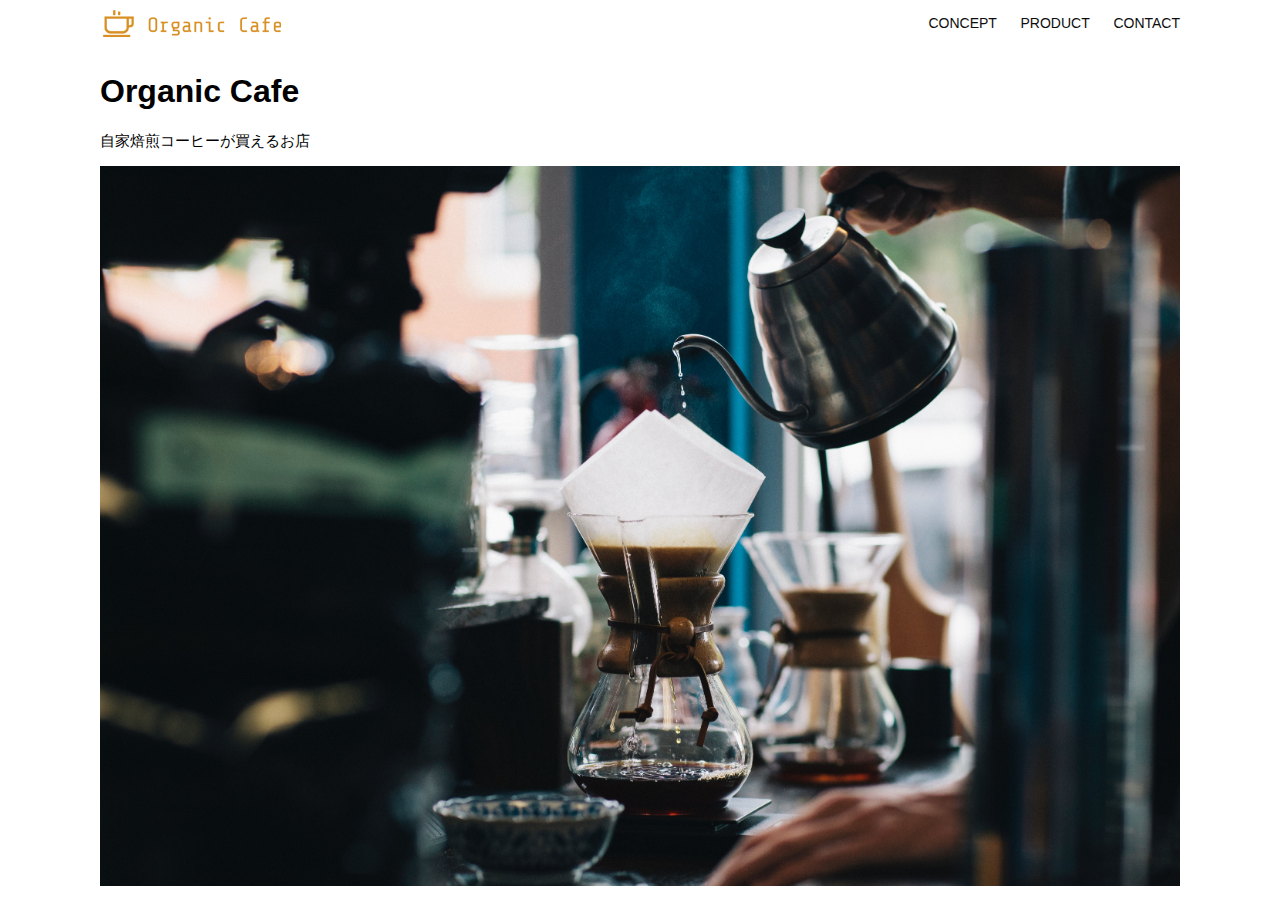
==== kadai_013/index.html @ 3e7027be "kadai_-13を追加" ====
<!DOCTYPE html>
<html>
  <head>
    <title>Organic Cafe</title>
    <meta charset="UTF-8" />
    <meta name="description" content="自家焙煎のコーヒーがお家で楽しめるOrganic Cafe"/>
    <meta name="viewport" content="width=device-width, initial-scale=1.0" />
    <link rel="stylesheet" href="style.css" />
  </head>
  <body>
    <!-- ヘッダー -->
    <header>
      <!-- ロゴ -->
      <a href="index.html" id="logo"><img src="images/logo.png" alt="トップページに戻る"/></a>

      <!-- PC用ナビゲーション -->
      <nav id="nav-pc">
        <a href="index.html#concept">CONCEPT</a>
        <a href="index.html#product">PRODUCT</a>
        <a href="index.html#contact">CONTACT</a>
      </nav>
      <!--スマホ用メニューボタン-->
      <botton id="menu-sp" onclick="document.getElementById('nav-sp').style.display = 'block'">
        <img src="images/button-menu.png" alt="ナビゲーションを開く">
      </botton>
      <!--スマホ用ナビゲーション-->
      <div id="nav-sp">
        <botton id="close" onclick="document.getElementById('nav-sp').style.display = 'none'">
          <img src="images/button-close.png" alt="ナビゲーションを閉じる">
        </botton>
        <nav>
          <ul>
            <li>
              <a id="logo-sp" href="index.html" onclick="document.getElementById('nav-sp').style.display = 'none'">
                <img src="images/logo-sp.png" alt="トップページに戻る">
              </a>
            </li>
            <li><a class="menu" href="index.html#concept" onclick="document.getElementById('nav-sp').style.display = 'none'">CONCEPT</a></li>
            <li><a class="menu" href="index.html#product" onclick="document.getElementById('nav-sp').style.display = 'none'">PRODUCT</a></li>
            <li><a class="menu" href="index.html#contact" onclick="document.getElementById('nav-sp').style.display = 'none'">CONTACT</a></li>
          </ul>
        </nav>
      </div>
    </header>

    <main>
      <article>
        <!-- メインビジュアル -->
        <section id="main-visual">
          <div id="main-message">
            <h1>Organic Cafe</h1>
            <p>自家焙煎コーヒーが買えるお店</p>
          </div>
          <img src="images/main-image.jpg" alt="コーヒーをハンドドリップで淹れる画像"/>
        </section>
      </article>
    </main>
  </body>
</html>
---- kadai_013/style.css ----
/* PC、スマホ共通スタイル */
body {
  font-family: "Source Sans Pro", "Hiragino Kaku Gothic ProN", Meiryo, Arial,
    sans-serif;
}

p {
  font-size: 15px;
}

#main-visual>img {
  width: 100%;
}

/*================
PC用のスタイル 
=================*/
@media screen and (min-width: 768px) {
  /* 横幅設定 */
  body {
    max-width: 1080px;
    min-width: 960px;
    margin: 0 auto 0 auto;
  }

  /* ヘッダー */
  header {
    display: flex;
    justify-content: space-between;
  }

  /* ナビゲーションのレイアウト */
  #nav-pc {
    text-align: right;
    font-size: 14px;
    padding-top: 15px;
  }

  /* ナビゲーションのリンクの装飾設定 */
  #nav-pc>a {
    text-decoration: none;
    margin-left: 20px;
  }

  #nav-pc>a:link {
    color: #0d0d0d;
  }

  #nav-pc>a:visited {
    color: #0d0d0d;
  }

  #nav-pc>a:hover {
    color: #0d0d0d;
    text-decoration: underline;
  }

  #nav-pc>a:active {
    color: #0d0d0d;
  }
  #menu-sp{
    display: none;
  }
  #nav-sp{
    display: none;
  }
}
@media screen and (max-width:767px) {
  body{
    min-width: 375px;
    margin: 0;
  }
  /*PCのナビゲーションを非表示に*/
  #nav-pc{
    display: none;
  }
  /*ハンバーガーメニュー*/
  #menu-sp{
    float: right;
    padding: 0;
  }
  /*スマホ用ナビゲーション*/
  #nav-sp{
    background-color: #ce933e;
    position: absolute;
    left: 0;
    top: 0;
    height: 100%;
    width: 100%;
    display: none;
    z-index: 100;
  }
  #nav-sp ul{
    padding: 0;
  }
  #nav-sp li{
    list-style: none;
  }
  /*×ボタン*/
  #close{
    position: absolute;
    top: 20px;
    right: 20px;
  }
  /*ナビゲーションメニュー用ロゴ*/
  #logo-sp{
    margin: 80px 0 30px 20px;
  }
  #nav-sp a{
    display: block;
  }
  #nav-sp a:link{
    color: #ffffff;
  }
  #nav-sp a:visited{
    color: #ffffff;
  }
  #nav-sp a:hover{
    color: #ffffff;
    text-decoration: underline;
  }
  #nav-sp a:active{
    color: #ffffff;
  }
  #nav-sp .menu{
    text-decoration: none;
    display: block;
    margin-left: 20px;
    margin-right: 20px;
    height: 44px;
    font-size: 16px;
    background-image: url("images/arrow.png");
    background-repeat: no-repeat;
    background-position: right top;
  }
}
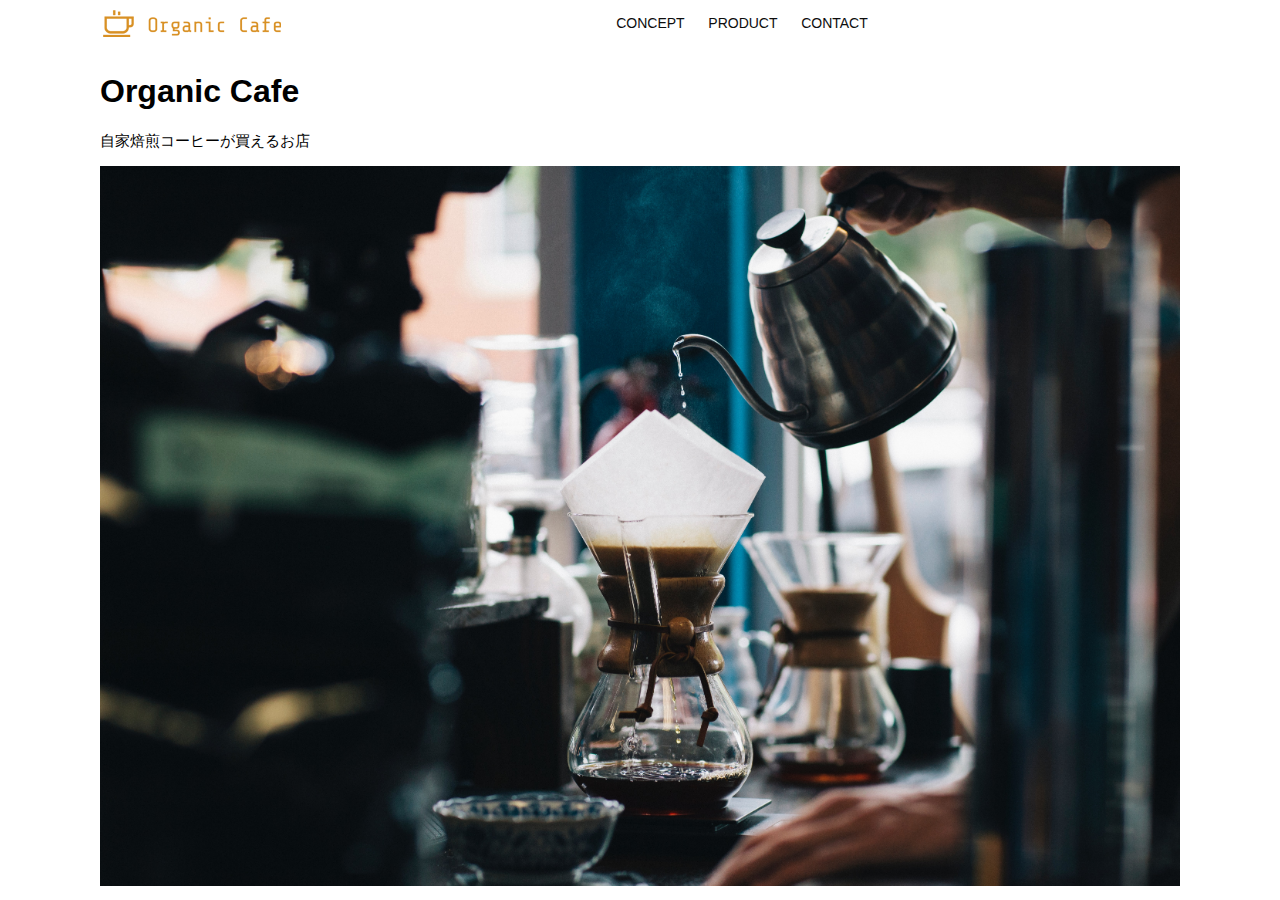
==== commit 60d1726c: "index.htmlを変更" ====
--- a/kadai_013/index.html
+++ b/kadai_013/index.html
@@ -20,13 +20,13 @@
         <a href="index.html#contact">CONTACT</a>
       </nav>
       <!--スマホ用メニューボタン-->
-      <botton id="menu-sp" onclick="document.getElementById('nav-sp').style.display = 'block'">
-        <img src="images/button-menu.png" alt="ナビゲーションを開く">
+      <botton onclick="document.getElementById('nav-sp').style.display = 'block'">
+        <img id="menu-sp" src="images/button-menu.png" alt="ナビゲーションを開く">
       </botton>
       <!--スマホ用ナビゲーション-->
-      <div id="nav-sp">
-        <botton id="close" onclick="document.getElementById('nav-sp').style.display = 'none'">
-          <img src="images/button-close.png" alt="ナビゲーションを閉じる">
+      <nav id="nav-sp">
+        <botton onclick="document.getElementById('nav-sp').style.display = 'none'">
+          <img id="close" src="images/button-close.png" alt="ナビゲーションを閉じる">
         </botton>
         <nav>
           <ul>
@@ -40,7 +40,7 @@
             <li><a class="menu" href="index.html#contact" onclick="document.getElementById('nav-sp').style.display = 'none'">CONTACT</a></li>
           </ul>
         </nav>
-      </div>
+      </nav>
     </header>
 
     <main>
@@ -56,4 +56,4 @@
       </article>
     </main>
   </body>
-</html>+</html>
